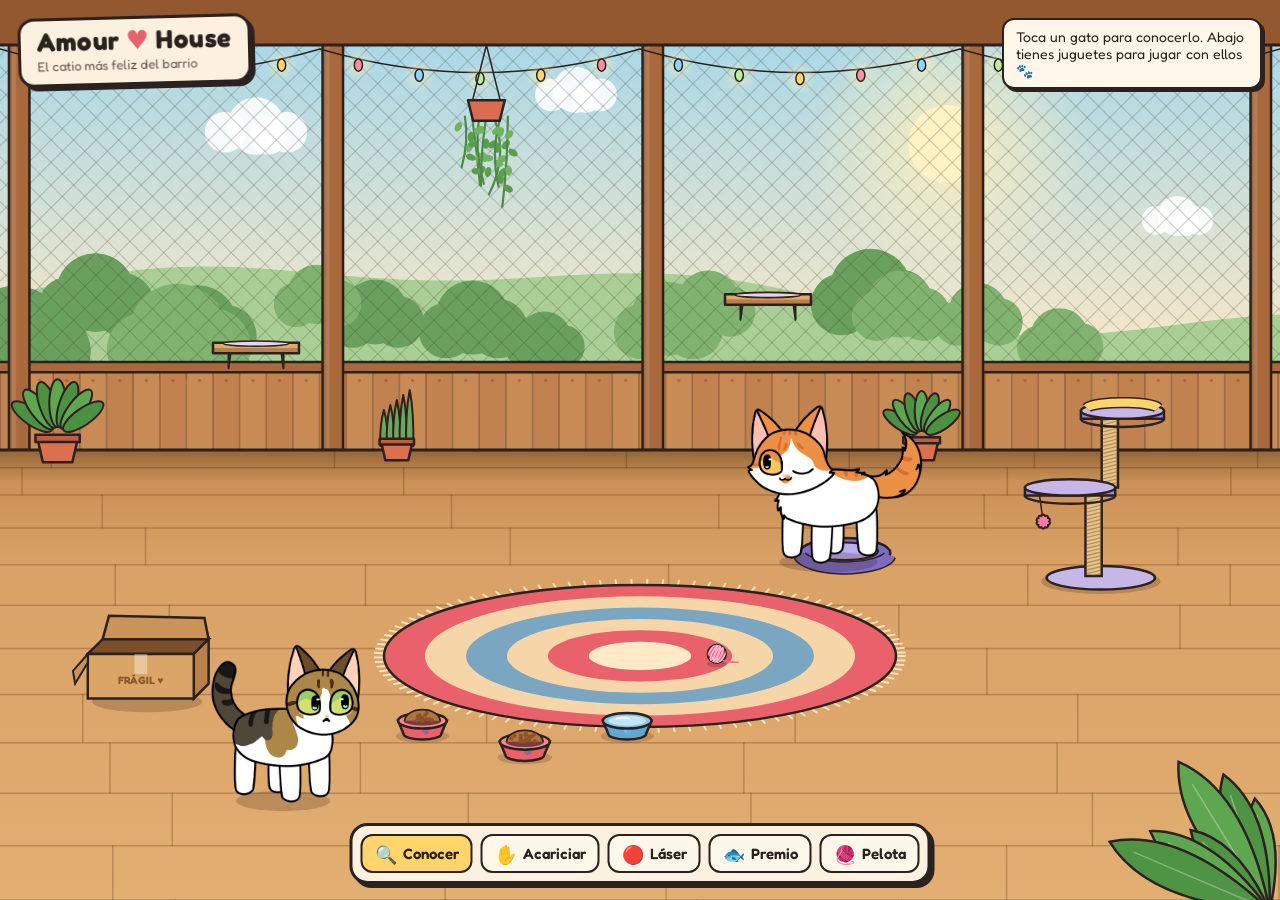
==== index.html @ 6cf03572 "Rename main.html to index.html" ====
<!DOCTYPE html>
<html lang="es">
<head>
<meta charset="UTF-8">
<meta name="viewport" content="width=device-width, initial-scale=1.0">
<title>Amour House · El catio</title>
<link rel="preconnect" href="https://fonts.googleapis.com">
<link rel="preconnect" href="https://fonts.gstatic.com" crossorigin>
<link href="https://fonts.googleapis.com/css2?family=Fredoka:wght@400;500;600;700&display=swap" rel="stylesheet">
<link rel="stylesheet" href="css/estilos.css">
</head>
<body>
<canvas id="scene"></canvas>

<div class="brand">
  <h1>Amour <span>♥</span> House</h1>
  <p>El catio más feliz del barrio</p>
</div>

<div class="hint" id="hint">Toca un gato para conocerlo. Abajo tienes juguetes para jugar con ellos 🐾</div>

<!-- Ficha del gato: panel sobre la escena -->
<div class="panel-fondo" id="card" hidden>
  <div class="panel" role="dialog" aria-labelledby="cName">
    <button class="close" id="cardClose" aria-label="Cerrar">×</button>
    <div class="panel-foto">
      <img id="cFoto" alt="">
      <canvas id="portrait"></canvas>
    </div>
    <h2 id="cName"></h2>
    <div id="paso1">
      <p class="desc" id="cDesc"></p>
      <div class="tags" id="cTags"></div>
      <div class="state">Ahora mismo: <b id="cState"></b></div>
    </div>
    <div id="paso2" hidden>
      <p class="edad-etq">Edad</p>
      <p class="edad" id="cEdad"></p>
    </div>
    <button class="accion" id="cardAccion">Siguiente →</button>
  </div>
</div>

<div class="toolbar" id="toolbar">
  <button data-tool="info" class="active"><span class="ico">🔍</span><span class="lbl">Conocer</span></button>
  <button data-tool="pet"><span class="ico">✋</span><span class="lbl">Acariciar</span></button>
  <button data-tool="laser"><span class="ico">🔴</span><span class="lbl">Láser</span></button>
  <button data-tool="treat"><span class="ico">🐟</span><span class="lbl">Premio</span></button>
  <button data-tool="ball"><span class="ico">🧶</span><span class="lbl">Pelota</span></button>
</div>

<!-- El orden importa: cada archivo usa cosas de los anteriores -->
<script src="js/utilidades.js"></script>
<script src="js/gatos-datos.js"></script>
<script src="js/partes-gatos.js"></script>
<script src="js/animaciones.js"></script>
<script src="js/rig.js"></script>
<script src="js/escenario.js"></script>
<script src="js/objetos.js"></script>
<script src="js/dibujo-gatos.js"></script>
<script src="js/dibujo-partes.js"></script>
<script src="js/cerebro-gatos.js"></script>
<script src="js/interaccion.js"></script>
<script src="js/main.js"></script>
</body>
</html>
---- css/estilos.css ----
:root{ --ink:#2b211e; --paper:#fbf1de; --paper2:#fff8ea; --accent:#e8616b; --gold:#ffd56b; }
  *{box-sizing:border-box;margin:0;padding:0}
  html,body{width:100%;height:100%;overflow:hidden;background:#2b211e;font-family:'Fredoka',system-ui,sans-serif;color:var(--ink);-webkit-user-select:none;user-select:none}
  canvas#scene{display:block;width:100%;height:100%;touch-action:none}

  .brand{position:fixed;top:16px;left:18px;background:var(--paper);border:3px solid var(--ink);border-radius:16px;padding:8px 16px 10px;box-shadow:4px 4px 0 var(--ink);transform:rotate(-1.5deg);pointer-events:none}
  .brand h1{font-size:26px;font-weight:700;line-height:1;letter-spacing:.5px}
  .brand h1 span{color:var(--accent)}
  .brand p{font-size:13px;opacity:.75;margin-top:3px}

  .hint{position:fixed;top:18px;right:18px;background:var(--paper2);border:2.5px solid var(--ink);border-radius:12px;padding:8px 12px;font-size:14px;box-shadow:3px 3px 0 var(--ink);max-width:260px;pointer-events:none;transition:opacity .3s}

  .toolbar{position:fixed;bottom:16px;left:50%;transform:translateX(-50%);display:flex;gap:8px;background:var(--paper);border:3px solid var(--ink);border-radius:18px;padding:8px;box-shadow:4px 4px 0 var(--ink);z-index:5}
  .toolbar button{font-family:inherit;font-size:15px;font-weight:600;color:var(--ink);background:var(--paper2);border:2.5px solid var(--ink);border-radius:12px;padding:8px 12px;cursor:pointer;display:flex;align-items:center;gap:6px;transition:transform .08s, background .15s;white-space:nowrap}
  .toolbar button:hover{transform:translateY(-2px)}
  .toolbar button:active{transform:translateY(1px)}
  .toolbar button.active{background:var(--gold)}
  .toolbar .ico{font-size:18px;line-height:1}
  .toolbar .sep{width:2px;background:var(--ink);opacity:.2;margin:4px 2px}


  /* ---- Ficha del gato (panel sobre la escena) ---- */
  .panel-fondo{position:fixed;inset:0;z-index:20;background:rgba(43,33,30,.28);display:flex;align-items:center;justify-content:center;padding:20px;animation:aparece .2s ease-out}
  .panel-fondo[hidden]{display:none}
  @keyframes aparece{from{opacity:0}to{opacity:1}}
  @keyframes sube{from{opacity:0;transform:translateY(14px) rotate(-1deg)}to{opacity:1;transform:rotate(-1deg)}}
  .panel{position:relative;width:min(380px,92vw);max-height:calc(100vh - 40px);overflow:auto;background:var(--paper);border:3px solid var(--ink);border-radius:22px;box-shadow:6px 6px 0 var(--ink);padding:18px 18px 20px;text-align:center;transform:rotate(-1deg);animation:sube .25s ease-out}
  .panel .close{position:absolute;top:10px;right:10px;width:36px;height:36px;border-radius:50%;border:2.5px solid var(--ink);background:var(--paper2);font:700 19px 'Fredoka',sans-serif;cursor:pointer;line-height:1;z-index:2}
  .panel-foto{width:100%;aspect-ratio:383/459;max-height:46vh;margin:0 auto;border:3px solid var(--ink);border-radius:16px;overflow:hidden;background:radial-gradient(circle at 50% 62%, #ffe9b8 0, #f7d58d 72%)}
  .panel-foto img{width:100%;height:100%;object-fit:cover;display:block}
  .panel-foto canvas{width:100%;height:100%;display:block}
  .panel-foto [hidden]{display:none}
  .panel h2{font-size:34px;line-height:1;margin:14px 0 6px}
  .panel p.desc{font-size:15px;line-height:1.4}
  .panel .tags{justify-content:center;margin-top:10px}
  .panel .state{margin-top:10px;font-size:14px}
  .panel .edad-etq{font-size:14px;font-weight:600;opacity:.6;text-transform:uppercase;letter-spacing:2px;margin-top:6px}
  .panel .edad{font-size:30px;font-weight:700;margin-top:2px}
  .panel .accion{margin-top:16px;width:100%;font:700 18px 'Fredoka',sans-serif;color:var(--ink);background:var(--gold);border:3px solid var(--ink);border-radius:14px;padding:11px 18px;cursor:pointer;box-shadow:3px 3px 0 var(--ink)}
  .panel .accion:hover{transform:translateY(-2px)}
  .panel .accion.adoptar{background:var(--accent);color:#fff}
  /* Computador: panel ancho, foto a la izquierda y texto a la derecha (en celular queda vertical) */
  @media (min-width:761px){
    .panel{width:min(780px,92vw);display:grid;grid-template-columns:min(330px,40%) 1fr;column-gap:26px;align-items:start;text-align:left;padding:22px 26px 24px 22px}
    .panel-foto{grid-row:1 / span 4;max-height:none}
    .panel h2{font-size:44px;margin:26px 0 8px}
    .panel p.desc{font-size:17px}
    .panel .tags{justify-content:flex-start}
    .panel .state{font-size:15px}
    .panel .edad{font-size:40px}
    .panel .accion{align-self:end;margin-top:20px}
  }
  .tags{display:flex;flex-wrap:wrap;gap:5px;margin-top:10px}
  .tags span{font-size:12px;font-weight:600;background:var(--paper2);border:2px solid var(--ink);border-radius:999px;padding:2px 8px}
  .state{margin-top:10px;font-size:14px}
  .bar{display:flex;align-items:center;gap:8px;margin-top:7px;font-size:13px;font-weight:600}
  .bar span{width:62px}
  .bar i{flex:1;height:12px;border:2px solid var(--ink);border-radius:999px;background:var(--paper2);overflow:hidden;display:block}
  .bar b{display:block;height:100%;width:50%;border-radius:999px;transition:width .3s}

  @media (max-width:760px){
    .toolbar .lbl{display:none}
    .toolbar button{padding:9px 11px}
    .brand h1{font-size:20px}
    .brand p{display:none}
    .hint{display:none}
    }
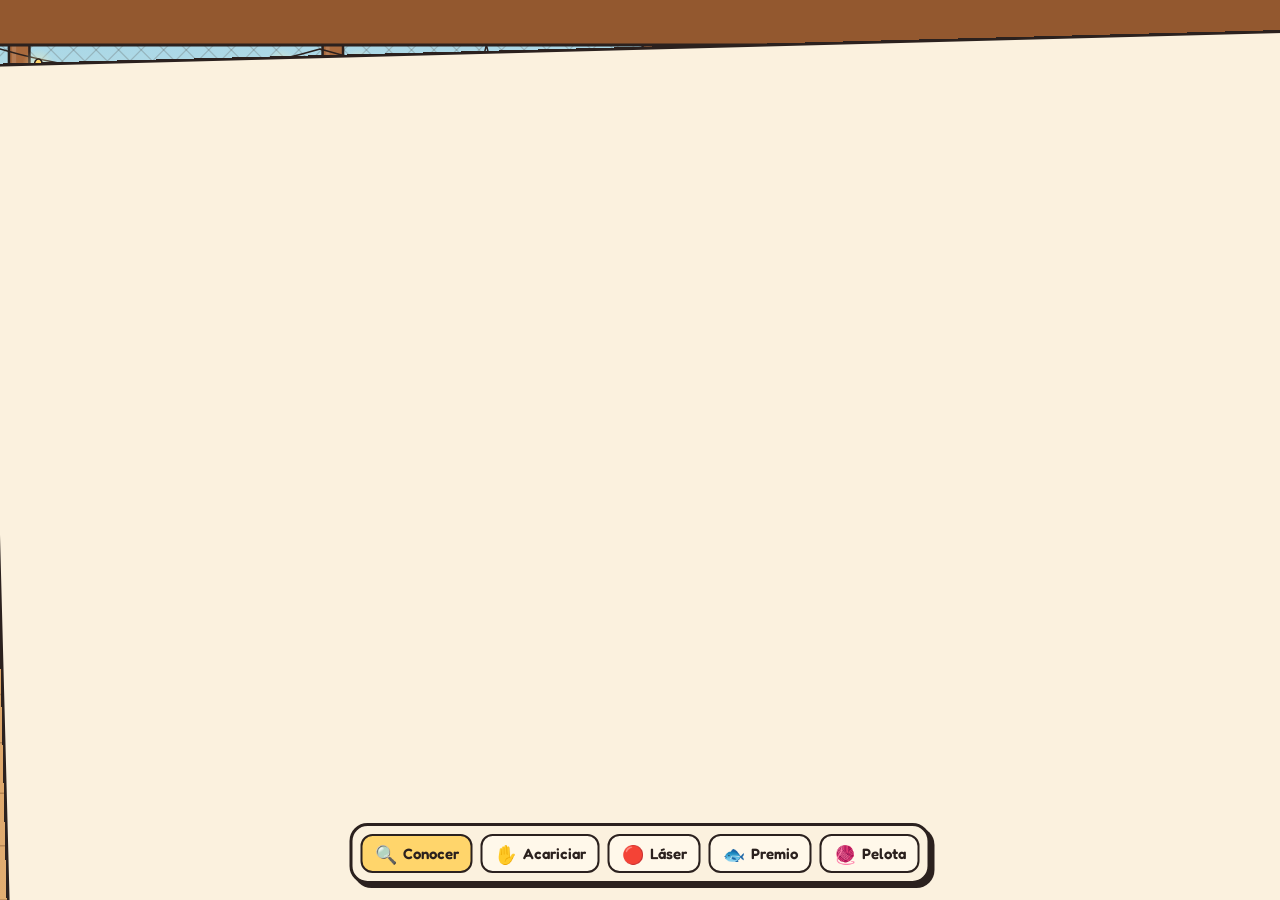
==== commit cd350867: "2135664" ====
--- a/index.html
+++ b/index.html
@@ -7,17 +7,15 @@
 <link rel="preconnect" href="https://fonts.googleapis.com">
 <link rel="preconnect" href="https://fonts.gstatic.com" crossorigin>
 <link href="https://fonts.googleapis.com/css2?family=Fredoka:wght@400;500;600;700&display=swap" rel="stylesheet">
+<link rel="icon" href="Imagenes/AmourIcono.png">
 <link rel="stylesheet" href="css/estilos.css">
 </head>
 <body>
 <canvas id="scene"></canvas>
 
 <div class="brand">
-  <h1>Amour <span>♥</span> House</h1>
-  <p>El catio más feliz del barrio</p>
+  <div class="logo"><img src="Imagenes/AmourLogo.png" alt="Amour"></div>
 </div>
-
-<div class="hint" id="hint">Toca un gato para conocerlo. Abajo tienes juguetes para jugar con ellos 🐾</div>
 
 <!-- Ficha del gato: panel sobre la escena -->
 <div class="panel-fondo" id="card" hidden>
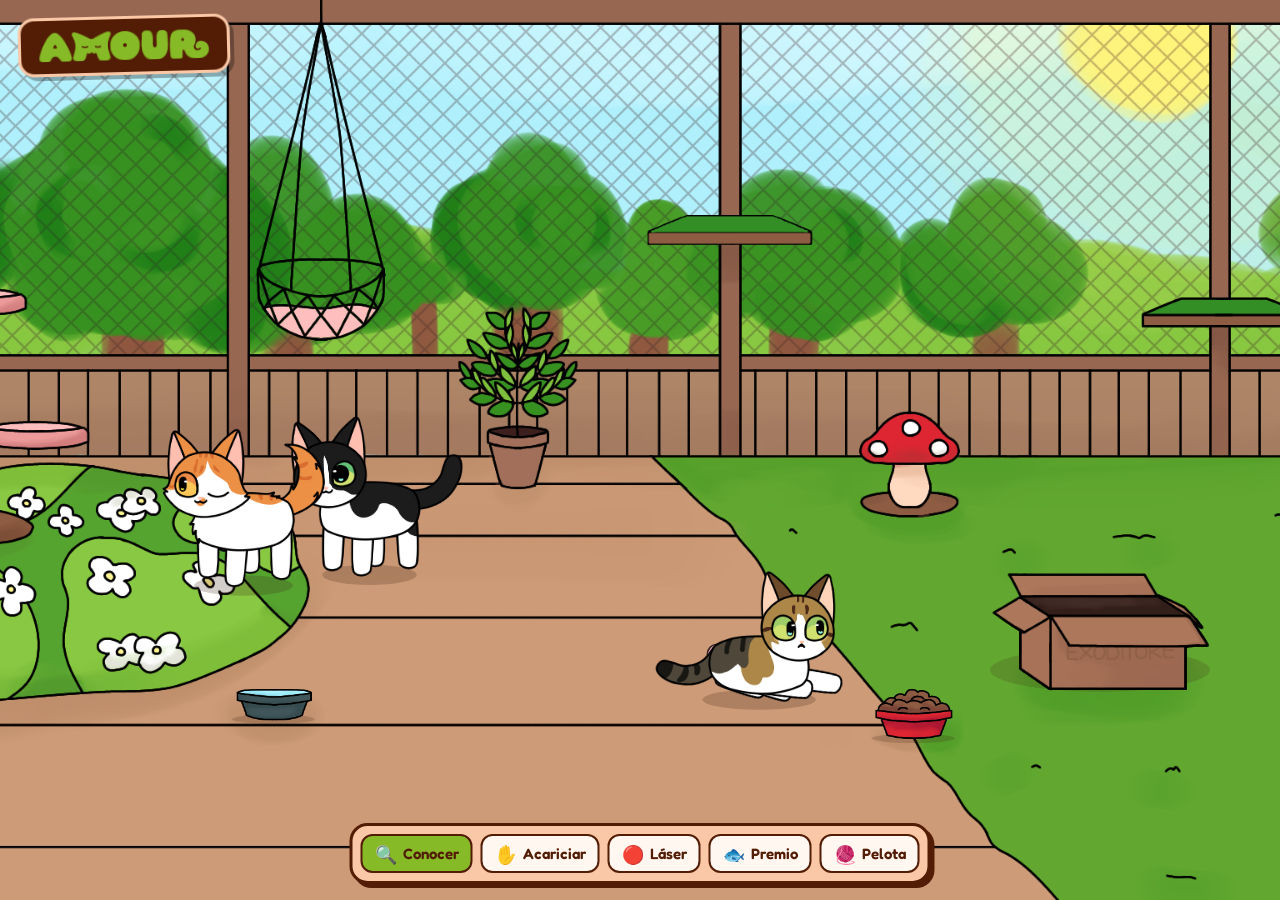
==== commit 8fa190bd: "ggfbbfg" ====
--- a/index.html
+++ b/index.html
@@ -57,6 +57,7 @@
 <script src="js/objetos.js"></script>
 <script src="js/dibujo-gatos.js"></script>
 <script src="js/dibujo-partes.js"></script>
+<script src="js/tickets.js"></script>
 <script src="js/cerebro-gatos.js"></script>
 <script src="js/interaccion.js"></script>
 <script src="js/main.js"></script>
--- a/css/estilos.css
+++ b/css/estilos.css
@@ -1,14 +1,20 @@
-:root{ --ink:#2b211e; --paper:#fbf1de; --paper2:#fff8ea; --accent:#e8616b; --gold:#ffd56b; }
+:root{
+    /* Paleta sacada del diseño web de Amour */
+    --ink:#531c04;     /* café oscuro: textos, bordes y fondo */
+    --paper:#fac8a7;   /* durazno: paneles */
+    --paper2:#fff7f0;  /* crema: botones y tarjetas */
+    --accent:#86ba26;  /* verde Amour: botón principal */
+    --gold:#86ba26;    /* verde Amour: herramienta activa */
+  }
   *{box-sizing:border-box;margin:0;padding:0}
-  html,body{width:100%;height:100%;overflow:hidden;background:#2b211e;font-family:'Fredoka',system-ui,sans-serif;color:var(--ink);-webkit-user-select:none;user-select:none}
+  html,body{width:100%;height:100%;overflow:hidden;background:var(--ink);font-family:'Fredoka',system-ui,sans-serif;color:var(--ink);-webkit-user-select:none;user-select:none}
   canvas#scene{display:block;width:100%;height:100%;touch-action:none}
 
-  .brand{position:fixed;top:16px;left:18px;background:var(--paper);border:3px solid var(--ink);border-radius:16px;padding:8px 16px 10px;box-shadow:4px 4px 0 var(--ink);transform:rotate(-1.5deg);pointer-events:none}
-  .brand h1{font-size:26px;font-weight:700;line-height:1;letter-spacing:.5px}
-  .brand h1 span{color:var(--accent)}
-  .brand p{font-size:13px;opacity:.75;margin-top:3px}
+  .brand{position:fixed;top:16px;left:18px;background:var(--ink);border:3px solid var(--paper);border-radius:16px;padding:12px 18px;box-shadow:4px 4px 0 rgba(0,0,0,.3);transform:rotate(-1.5deg);pointer-events:none}
+  /* El PNG del logo tiene mucho espacio vacío: este recorte muestra solo las letras */
+  .brand .logo{position:relative;width:170px;aspect-ratio:3177/551;overflow:hidden}
+  .brand .logo img{position:absolute;width:113.13%;left:-7.65%;top:-178.95%;display:block}
 
-  .hint{position:fixed;top:18px;right:18px;background:var(--paper2);border:2.5px solid var(--ink);border-radius:12px;padding:8px 12px;font-size:14px;box-shadow:3px 3px 0 var(--ink);max-width:260px;pointer-events:none;transition:opacity .3s}
 
   .toolbar{position:fixed;bottom:16px;left:50%;transform:translateX(-50%);display:flex;gap:8px;background:var(--paper);border:3px solid var(--ink);border-radius:18px;padding:8px;box-shadow:4px 4px 0 var(--ink);z-index:5}
   .toolbar button{font-family:inherit;font-size:15px;font-weight:600;color:var(--ink);background:var(--paper2);border:2.5px solid var(--ink);border-radius:12px;padding:8px 12px;cursor:pointer;display:flex;align-items:center;gap:6px;transition:transform .08s, background .15s;white-space:nowrap}
@@ -20,13 +26,13 @@
 
 
   /* ---- Ficha del gato (panel sobre la escena) ---- */
-  .panel-fondo{position:fixed;inset:0;z-index:20;background:rgba(43,33,30,.28);display:flex;align-items:center;justify-content:center;padding:20px;animation:aparece .2s ease-out}
+  .panel-fondo{position:fixed;inset:0;z-index:20;background:rgba(83,28,4,.35);display:flex;align-items:center;justify-content:center;padding:20px;animation:aparece .2s ease-out}
   .panel-fondo[hidden]{display:none}
   @keyframes aparece{from{opacity:0}to{opacity:1}}
   @keyframes sube{from{opacity:0;transform:translateY(14px) rotate(-1deg)}to{opacity:1;transform:rotate(-1deg)}}
   .panel{position:relative;width:min(380px,92vw);max-height:calc(100vh - 40px);overflow:auto;background:var(--paper);border:3px solid var(--ink);border-radius:22px;box-shadow:6px 6px 0 var(--ink);padding:18px 18px 20px;text-align:center;transform:rotate(-1deg);animation:sube .25s ease-out}
   .panel .close{position:absolute;top:10px;right:10px;width:36px;height:36px;border-radius:50%;border:2.5px solid var(--ink);background:var(--paper2);font:700 19px 'Fredoka',sans-serif;cursor:pointer;line-height:1;z-index:2}
-  .panel-foto{width:100%;aspect-ratio:383/459;max-height:46vh;margin:0 auto;border:3px solid var(--ink);border-radius:16px;overflow:hidden;background:radial-gradient(circle at 50% 62%, #ffe9b8 0, #f7d58d 72%)}
+  .panel-foto{width:100%;aspect-ratio:383/459;max-height:46vh;margin:0 auto;border:3px solid var(--ink);border-radius:16px;overflow:hidden;background:radial-gradient(circle at 50% 62%, #fff7f0 0, #fac8a7 72%)}
   .panel-foto img{width:100%;height:100%;object-fit:cover;display:block}
   .panel-foto canvas{width:100%;height:100%;display:block}
   .panel-foto [hidden]{display:none}
@@ -36,9 +42,9 @@
   .panel .state{margin-top:10px;font-size:14px}
   .panel .edad-etq{font-size:14px;font-weight:600;opacity:.6;text-transform:uppercase;letter-spacing:2px;margin-top:6px}
   .panel .edad{font-size:30px;font-weight:700;margin-top:2px}
-  .panel .accion{margin-top:16px;width:100%;font:700 18px 'Fredoka',sans-serif;color:var(--ink);background:var(--gold);border:3px solid var(--ink);border-radius:14px;padding:11px 18px;cursor:pointer;box-shadow:3px 3px 0 var(--ink)}
+  .panel .accion{margin-top:16px;width:100%;font:700 18px 'Fredoka',sans-serif;color:var(--ink);background:var(--paper2);border:3px solid var(--ink);border-radius:14px;padding:11px 18px;cursor:pointer;box-shadow:3px 3px 0 var(--ink)}
   .panel .accion:hover{transform:translateY(-2px)}
-  .panel .accion.adoptar{background:var(--accent);color:#fff}
+  .panel .accion.adoptar{background:var(--accent);color:var(--ink)}
   /* Computador: panel ancho, foto a la izquierda y texto a la derecha (en celular queda vertical) */
   @media (min-width:761px){
     .panel{width:min(780px,92vw);display:grid;grid-template-columns:min(330px,40%) 1fr;column-gap:26px;align-items:start;text-align:left;padding:22px 26px 24px 22px}
@@ -61,7 +67,5 @@
   @media (max-width:760px){
     .toolbar .lbl{display:none}
     .toolbar button{padding:9px 11px}
-    .brand h1{font-size:20px}
-    .brand p{display:none}
-    .hint{display:none}
+    .brand .logo{width:120px}
     }
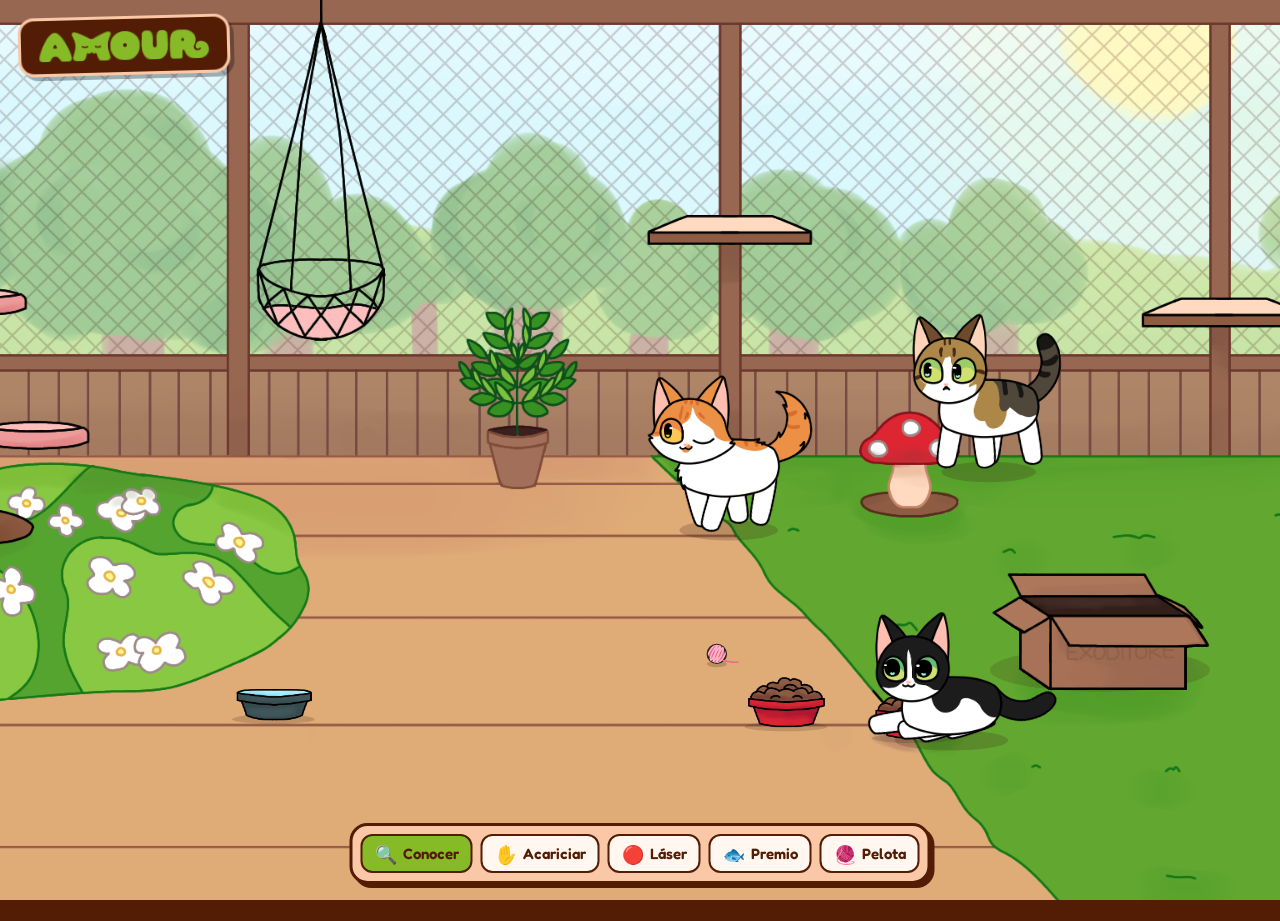
==== commit 7ec558b0: "asfdfsafa" ====
--- a/index.html
+++ b/index.html
@@ -16,6 +16,9 @@
 <div class="brand">
   <div class="logo"><img src="Imagenes/AmourLogo.png" alt="Amour"></div>
 </div>
+
+<!-- botón para silenciar la música de fondo -->
+<button class="btn-musica" id="btnMusica" aria-label="Silenciar la música">🔊</button>
 
 <!-- Ficha del gato: panel sobre la escena -->
 <div class="panel-fondo" id="card" hidden>
@@ -57,6 +60,7 @@
 <script src="js/objetos.js"></script>
 <script src="js/dibujo-gatos.js"></script>
 <script src="js/dibujo-partes.js"></script>
+<script src="js/sonidos.js"></script>
 <script src="js/tickets.js"></script>
 <script src="js/cerebro-gatos.js"></script>
 <script src="js/interaccion.js"></script>
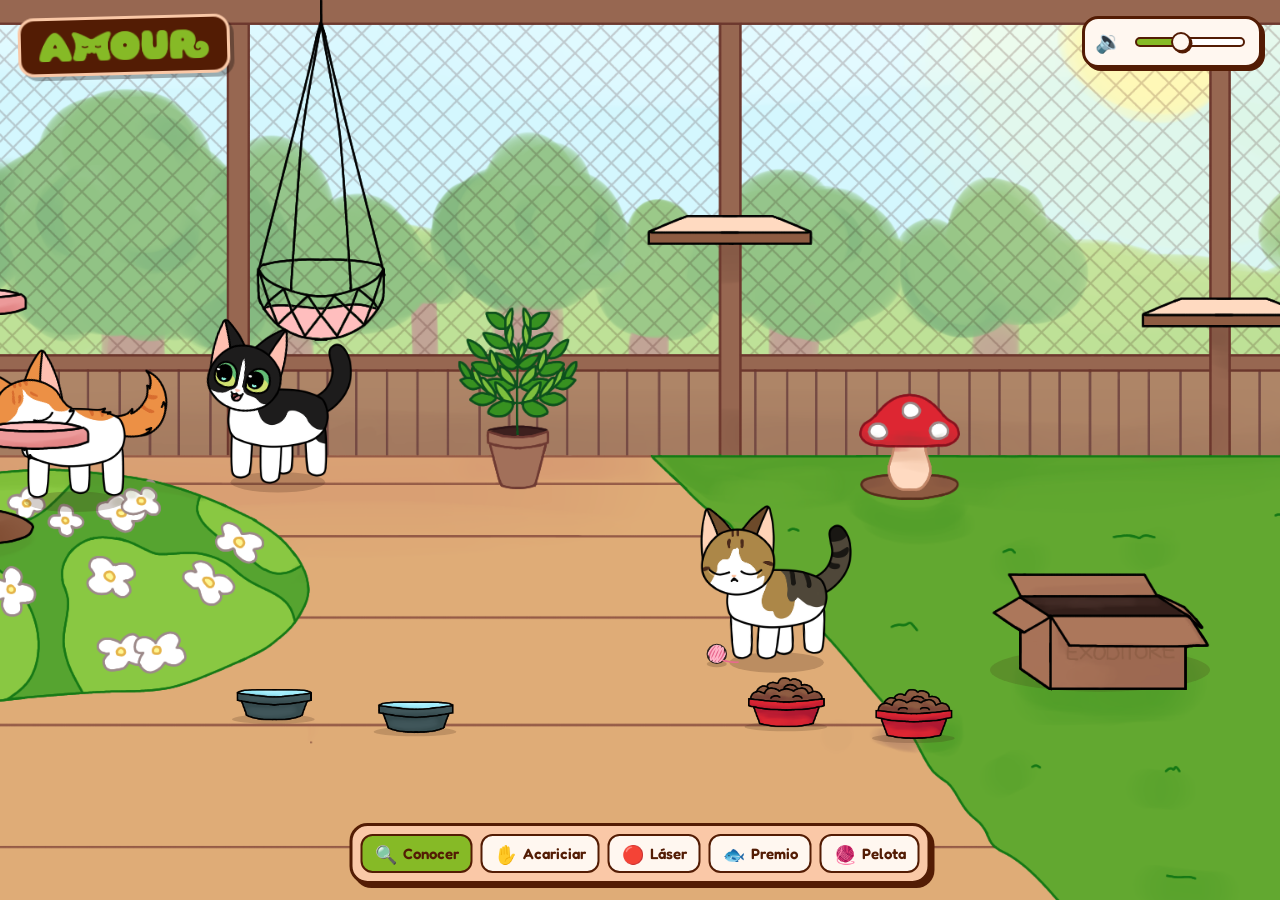
==== commit 42308d63: "waos" ====
--- a/index.html
+++ b/index.html
@@ -17,8 +17,11 @@
   <div class="logo"><img src="Imagenes/AmourLogo.png" alt="Amour"></div>
 </div>
 
-<!-- botón para silenciar la música de fondo -->
-<button class="btn-musica" id="btnMusica" aria-label="Silenciar la música">🔊</button>
+<!-- volumen de la música: el parlante silencia y la barrita sube o baja el volumen -->
+<div class="volumen" id="volumen">
+  <button class="btn-musica" id="btnMusica" aria-label="Silenciar la música">🔊</button>
+  <input type="range" id="volMusica" min="0" max="100" step="1" value="40" aria-label="Volumen de la música">
+</div>
 
 <!-- Ficha del gato: panel sobre la escena -->
 <div class="panel-fondo" id="card" hidden>
--- a/css/estilos.css
+++ b/css/estilos.css
@@ -16,6 +16,16 @@
   .brand .logo img{position:absolute;width:113.13%;left:-7.65%;top:-178.95%;display:block}
 
 
+  .volumen{position:fixed;top:16px;right:18px;z-index:6;display:flex;align-items:center;gap:8px;background:var(--paper2);border:3px solid var(--ink);border-radius:16px;box-shadow:3px 3px 0 var(--ink);padding:4px 14px 4px 4px}
+  .btn-musica{width:38px;height:38px;font-size:22px;line-height:1;display:flex;align-items:center;justify-content:center;background:none;border:none;border-radius:10px;cursor:pointer;padding:0;transition:transform .08s}
+  .btn-musica:hover{transform:translateY(-1px)}
+  .btn-musica:active{transform:translateY(1px)}
+  /* barrita de volumen */
+  .volumen input[type=range]{-webkit-appearance:none;appearance:none;width:110px;height:10px;border-radius:6px;border:2px solid var(--ink);cursor:pointer;
+    background:linear-gradient(to right, var(--accent) 0, var(--accent) var(--lleno,40%), #fff var(--lleno,40%), #fff 100%)}
+  .volumen input[type=range]::-webkit-slider-thumb{-webkit-appearance:none;appearance:none;width:20px;height:20px;border-radius:50%;background:var(--paper2);border:2.5px solid var(--ink);box-shadow:1.5px 1.5px 0 var(--ink)}
+  .volumen input[type=range]::-moz-range-thumb{width:16px;height:16px;border-radius:50%;background:var(--paper2);border:2.5px solid var(--ink)}
+  .volumen input[type=range]::-moz-range-track{background:transparent;border:none}
   .toolbar{position:fixed;bottom:16px;left:50%;transform:translateX(-50%);display:flex;gap:8px;background:var(--paper);border:3px solid var(--ink);border-radius:18px;padding:8px;box-shadow:4px 4px 0 var(--ink);z-index:5}
   .toolbar button{font-family:inherit;font-size:15px;font-weight:600;color:var(--ink);background:var(--paper2);border:2.5px solid var(--ink);border-radius:12px;padding:8px 12px;cursor:pointer;display:flex;align-items:center;gap:6px;transition:transform .08s, background .15s;white-space:nowrap}
   .toolbar button:hover{transform:translateY(-2px)}
@@ -66,6 +76,8 @@
 
   @media (max-width:760px){
     .toolbar .lbl{display:none}
+    .volumen{top:12px;right:12px;padding:3px 10px 3px 3px;gap:4px}
+    .volumen input[type=range]{width:72px}
     .toolbar button{padding:9px 11px}
     .brand .logo{width:120px}
     }
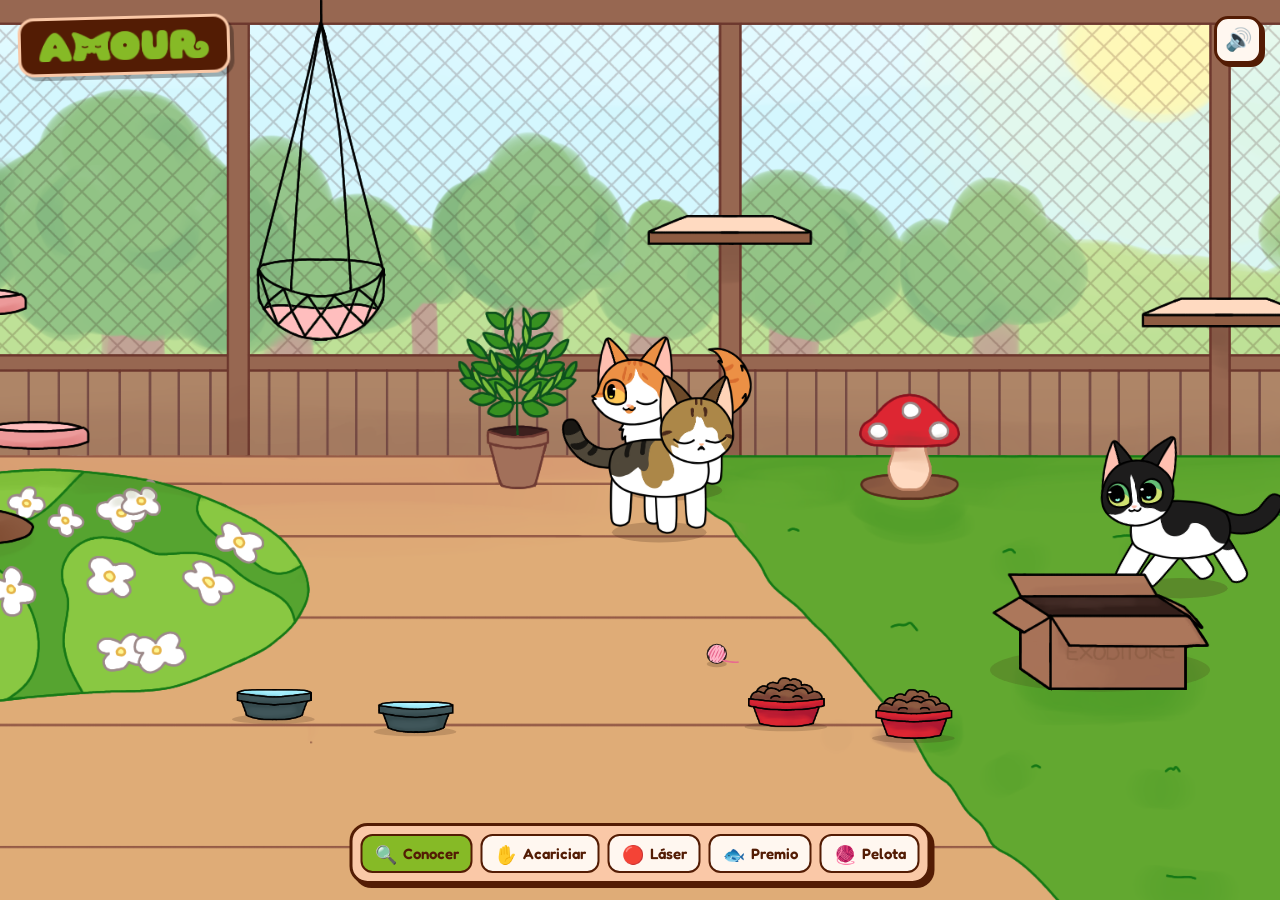
==== commit 1bdec5cd: "peniz" ====
--- a/index.html
+++ b/index.html
@@ -17,10 +17,14 @@
   <div class="logo"><img src="Imagenes/AmourLogo.png" alt="Amour"></div>
 </div>
 
-<!-- volumen de la música: el parlante silencia y la barrita sube o baja el volumen -->
+<!-- volumen: el botón abre un panel con la música y los gatos -->
 <div class="volumen" id="volumen">
-  <button class="btn-musica" id="btnMusica" aria-label="Silenciar la música">🔊</button>
-  <input type="range" id="volMusica" min="0" max="100" step="1" value="40" aria-label="Volumen de la música">
+  <button class="btn-musica" id="btnMusica" aria-label="Volumen" title="Volumen" aria-expanded="false" aria-controls="panelVolumen">🔊</button>
+  <div class="panel-volumen" id="panelVolumen" hidden>
+    <p class="vol-titulo">Volumen</p>
+    <label class="vol-fila"><span>🎵 Música</span><input type="range" id="volMusica" min="0" max="100" step="1" value="40"></label>
+    <label class="vol-fila"><span>🐱 Gatos</span><input type="range" id="volGatos" min="0" max="100" step="1" value="65"></label>
+  </div>
 </div>
 
 <!-- Ficha del gato: panel sobre la escena -->
--- a/css/estilos.css
+++ b/css/estilos.css
@@ -16,12 +16,16 @@
   .brand .logo img{position:absolute;width:113.13%;left:-7.65%;top:-178.95%;display:block}
 
 
-  .volumen{position:fixed;top:16px;right:18px;z-index:6;display:flex;align-items:center;gap:8px;background:var(--paper2);border:3px solid var(--ink);border-radius:16px;box-shadow:3px 3px 0 var(--ink);padding:4px 14px 4px 4px}
-  .btn-musica{width:38px;height:38px;font-size:22px;line-height:1;display:flex;align-items:center;justify-content:center;background:none;border:none;border-radius:10px;cursor:pointer;padding:0;transition:transform .08s}
-  .btn-musica:hover{transform:translateY(-1px)}
+  .volumen{position:fixed;top:16px;right:18px;z-index:6;display:flex;flex-direction:column;align-items:flex-end;gap:8px}
+  .btn-musica{width:48px;height:48px;font-size:22px;line-height:1;display:flex;align-items:center;justify-content:center;background:var(--paper2);border:3px solid var(--ink);border-radius:14px;box-shadow:3px 3px 0 var(--ink);cursor:pointer;padding:0;transition:transform .08s}
+  .btn-musica:hover{transform:translateY(-2px)}
   .btn-musica:active{transform:translateY(1px)}
-  /* barrita de volumen */
-  .volumen input[type=range]{-webkit-appearance:none;appearance:none;width:110px;height:10px;border-radius:6px;border:2px solid var(--ink);cursor:pointer;
+  .panel-volumen{background:var(--paper2);border:3px solid var(--ink);border-radius:16px;box-shadow:4px 4px 0 var(--ink);padding:12px 16px 14px;min-width:230px;animation:aparece .15s ease-out}
+  .panel-volumen[hidden]{display:none}
+  .vol-titulo{font-weight:700;font-size:16px;margin-bottom:8px}
+  .vol-fila{display:flex;align-items:center;justify-content:space-between;gap:12px;font-size:15px;font-weight:600;padding:5px 0;cursor:pointer}
+  /* barritas de volumen */
+  .volumen input[type=range]{-webkit-appearance:none;appearance:none;width:120px;height:10px;border-radius:6px;border:2px solid var(--ink);cursor:pointer;
     background:linear-gradient(to right, var(--accent) 0, var(--accent) var(--lleno,40%), #fff var(--lleno,40%), #fff 100%)}
   .volumen input[type=range]::-webkit-slider-thumb{-webkit-appearance:none;appearance:none;width:20px;height:20px;border-radius:50%;background:var(--paper2);border:2.5px solid var(--ink);box-shadow:1.5px 1.5px 0 var(--ink)}
   .volumen input[type=range]::-moz-range-thumb{width:16px;height:16px;border-radius:50%;background:var(--paper2);border:2.5px solid var(--ink)}
@@ -76,8 +80,10 @@
 
   @media (max-width:760px){
     .toolbar .lbl{display:none}
-    .volumen{top:12px;right:12px;padding:3px 10px 3px 3px;gap:4px}
-    .volumen input[type=range]{width:72px}
+    .volumen{top:12px;right:12px}
+    .btn-musica{width:44px;height:44px;font-size:20px}
+    .panel-volumen{min-width:210px}
+    .volumen input[type=range]{width:105px}
     .toolbar button{padding:9px 11px}
     .brand .logo{width:120px}
     }
